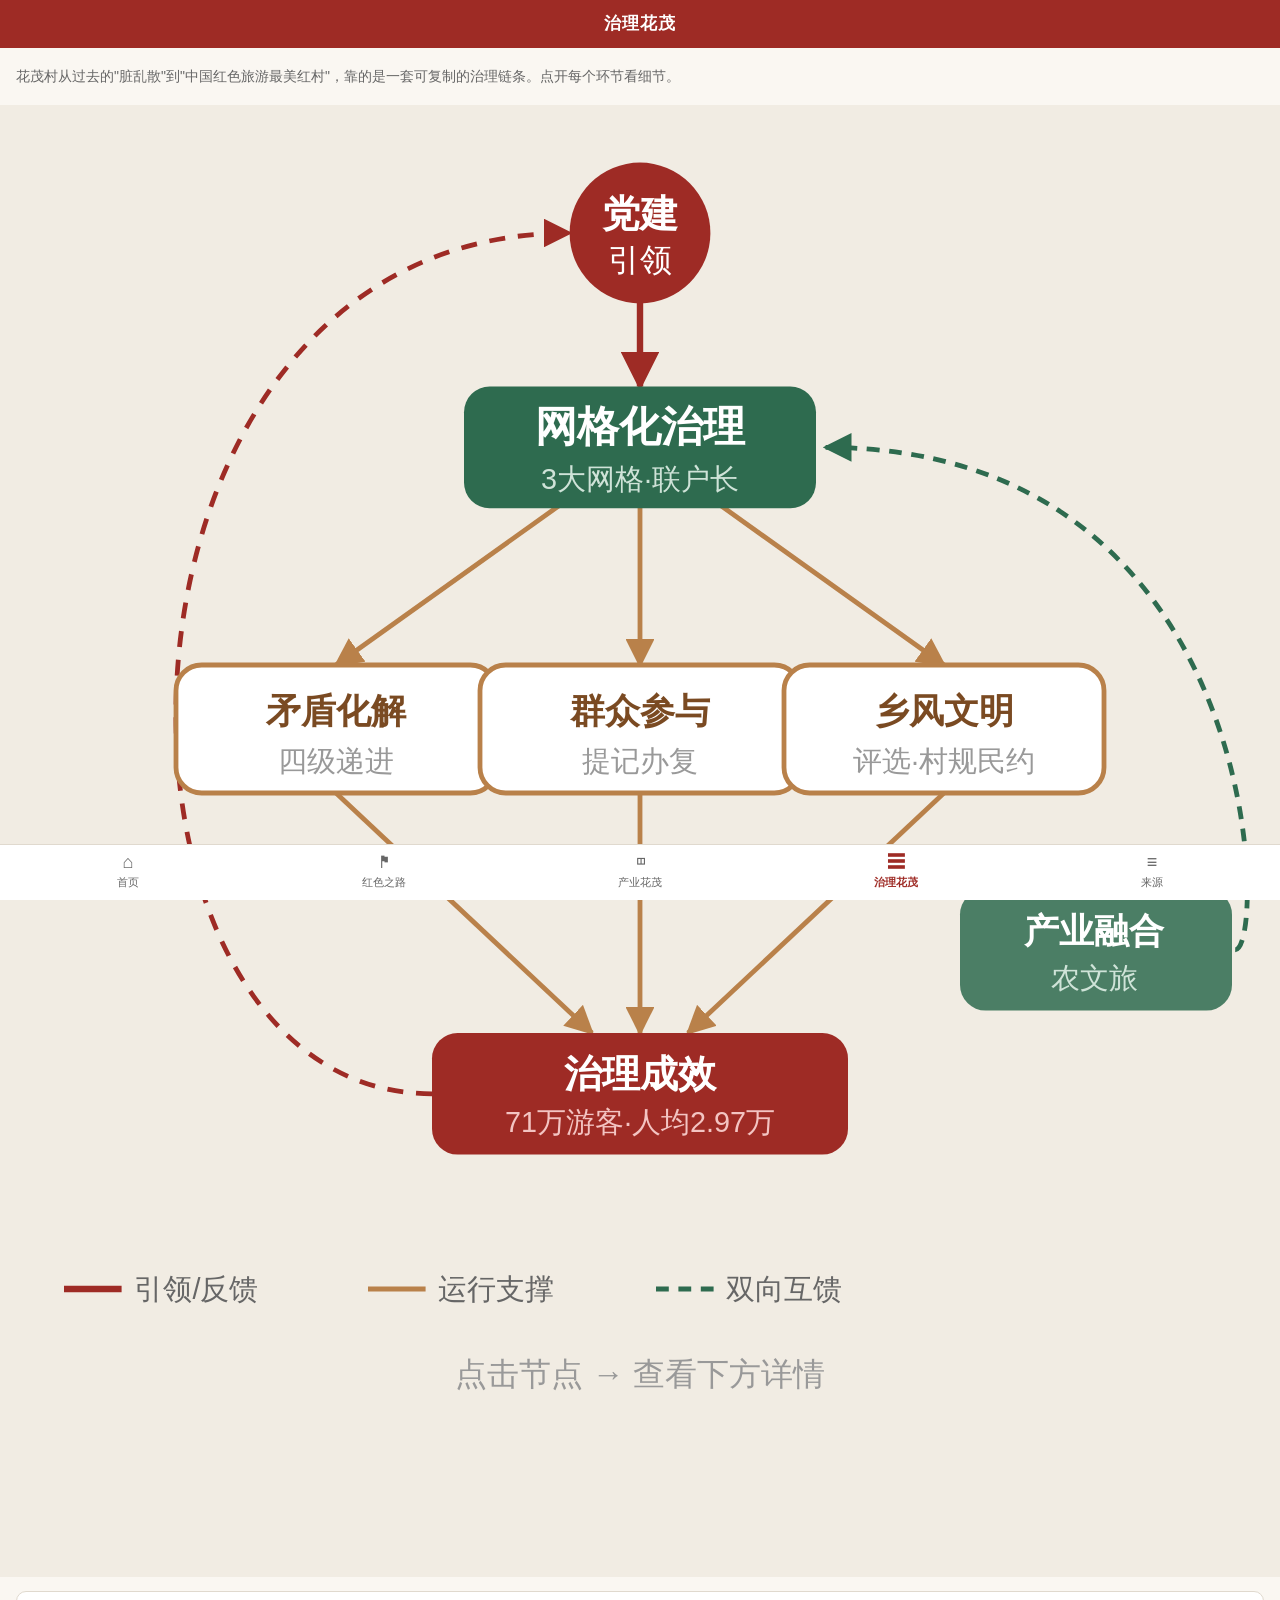
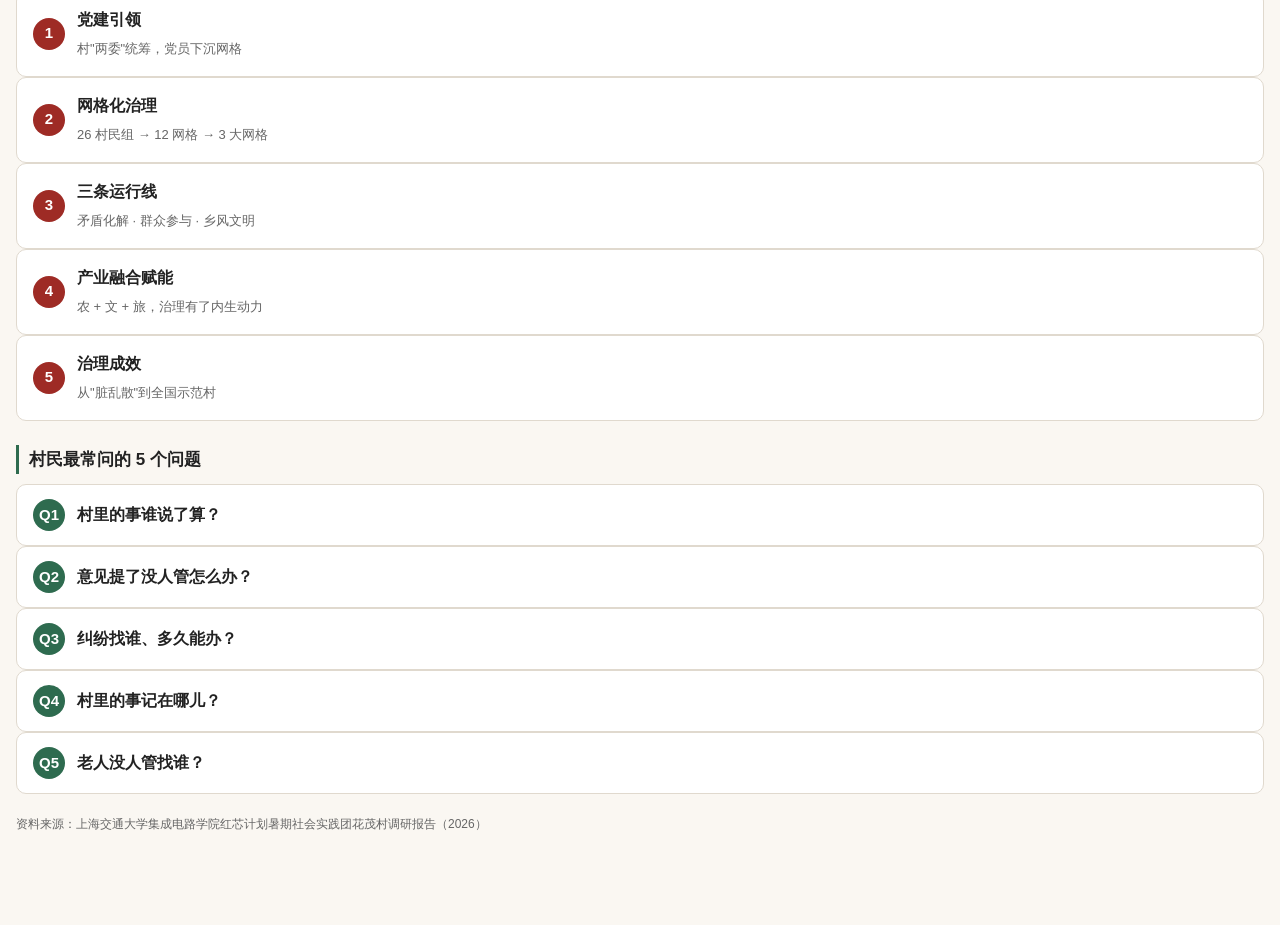
==== governance.html @ 138ee114 "Add files via upload" ====
<!doctype html>
<html lang="zh-CN">
<head>
<meta charset="utf-8">
<meta name="viewport" content="width=device-width,initial-scale=1,maximum-scale=1,user-scalable=no">
<title>治理花茂</title>
<link rel="stylesheet" href="css/style.css">
<style>
  .flow{padding:16px 16px 90px;}
  .flow-intro{font-size:14px;color:var(--muted);margin-bottom:16px;}
  .flow-node{
    position:relative;background:#fff;border:1px solid var(--line);
    border-radius:10px;margin-bottom:0;overflow:hidden;
  }
  .flow-node > summary{
    list-style:none;padding:14px 16px;cursor:pointer;
    display:flex;align-items:center;gap:12px;
  }
  .flow-node > summary::-webkit-details-marker{display:none;}
  .flow-node .num{
    flex:0 0 32px;height:32px;border-radius:50%;
    background:var(--red);color:#fff;
    display:flex;align-items:center;justify-content:center;
    font-size:15px;font-weight:bold;
  }
  .flow-node .ttl{flex:1;}
  .flow-node .ttl b{font-size:16px;color:var(--ink);display:block;}
  .flow-node .ttl span{font-size:13px;color:var(--muted);}
  .flow-node .arrow{
    position:absolute;left:31px;bottom:-14px;z-index:1;
    width:0;height:0;
    border-left:6px solid transparent;border-right:6px solid transparent;
    border-top:8px solid var(--tan);
  }
  .flow-node[open] .arrow{border-top-color:var(--red);}
  .flow-body{padding:0 16px 14px;border-top:1px dashed var(--line);}
  .flow-body h4{font-size:14px;color:var(--red-dark);margin:12px 0 4px;}
  .flow-body p{font-size:15px;color:var(--ink);}
  .flow-body ul{padding-left:20px;margin:6px 0;}
  .flow-body li{font-size:15px;margin-bottom:4px;}
  .flow-body .tag{
    display:inline-block;background:var(--bg-soft);color:var(--green);
    font-size:12px;padding:2px 8px;border-radius:10px;margin:2px 4px 2px 0;
  }
  .flow-sub{
    margin:10px 0;padding:10px 12px;background:var(--bg-soft);
    border-radius:8px;
  }
  .flow-sub b{color:var(--green);}
  .kpi-row{display:flex;gap:8px;margin-top:8px;flex-wrap:wrap;}
  .kpi-row .k{flex:1;min-width:80px;text-align:center;background:#fff;border:1px solid var(--line);border-radius:8px;padding:8px;}
  .kpi-row .n{font-size:18px;font-weight:bold;color:var(--red);}
  .kpi-row .l{font-size:11px;color:var(--muted);}
</style>
</head>
<body>
<div class="topbar">治理花茂</div>

<div class="flow">
  <p class="flow-intro">
    花茂村从过去的"脏乱散"到"中国红色旅游最美红村"，靠的是一套可复制的治理链条。点开每个环节看细节。
  </p>

  <!-- 治理模式关系图（紧凑版，节点可点跳转） -->
  <div style="margin:0 -16px 14px;">
    <svg viewBox="0 0 400 460" width="100%" style="display:block;background:var(--bg-soft);">
      <defs>
        <marker id="arr" viewBox="0 0 10 10" refX="9" refY="5" markerWidth="6" markerHeight="6" orient="auto">
          <path d="M0,0 L10,5 L0,10 z" fill="#B9814A"/>
        </marker>
        <marker id="arrR" viewBox="0 0 10 10" refX="9" refY="5" markerWidth="6" markerHeight="6" orient="auto">
          <path d="M0,0 L10,5 L0,10 z" fill="#9E2B25"/>
        </marker>
        <marker id="arrG" viewBox="0 0 10 10" refX="9" refY="5" markerWidth="6" markerHeight="6" orient="auto">
          <path d="M0,0 L10,5 L0,10 z" fill="#2E6B4F"/>
        </marker>
        <marker id="arrGs" viewBox="0 0 10 10" refX="1" refY="5" markerWidth="6" markerHeight="6" orient="auto-start-reverse">
          <path d="M10,0 L0,5 L10,10 z" fill="#2E6B4F"/>
        </marker>
      </defs>

      <line x1="200" y1="58" x2="200" y2="88" stroke="#9E2B25" stroke-width="2" marker-end="url(#arrR)"/>
      <line x1="175" y1="125" x2="105" y2="175" stroke="#B9814A" stroke-width="1.5" marker-end="url(#arr)"/>
      <line x1="200" y1="125" x2="200" y2="175" stroke="#B9814A" stroke-width="1.5" marker-end="url(#arr)"/>
      <line x1="225" y1="125" x2="295" y2="175" stroke="#B9814A" stroke-width="1.5" marker-end="url(#arr)"/>
      <line x1="105" y1="215" x2="185" y2="290" stroke="#B9814A" stroke-width="1.5" marker-end="url(#arr)"/>
      <line x1="200" y1="215" x2="200" y2="290" stroke="#B9814A" stroke-width="1.5" marker-end="url(#arr)"/>
      <line x1="295" y1="215" x2="215" y2="290" stroke="#B9814A" stroke-width="1.5" marker-end="url(#arr)"/>
      <path d="M 135 309 C 22 309, 22 40, 178 40" stroke="#9E2B25" stroke-width="1.5" fill="none" stroke-dasharray="5,4" marker-end="url(#arrR)"/>
      <path d="M 386 264 C 396 264, 396 107, 258 107" stroke="#2E6B4F" stroke-width="1.5" stroke-dasharray="4,3" fill="none" marker-end="url(#arrG)"/>

      <!-- 节点1 党建引领（可点） -->
      <g onclick="goStep('step1')" style="cursor:pointer;">
        <circle cx="200" cy="40" r="22" fill="#9E2B25"/>
        <text x="200" y="38" fill="#fff" font-size="12" text-anchor="middle" font-weight="bold">党建</text>
        <text x="200" y="52" fill="#fff" font-size="10" text-anchor="middle">引领</text>
      </g>

      <!-- 节点2 网格化（可点） -->
      <g onclick="goStep('step2')" style="cursor:pointer;">
        <rect x="145" y="88" width="110" height="38" rx="8" fill="#2E6B4F"/>
        <text x="200" y="105" fill="#fff" font-size="13" text-anchor="middle" font-weight="bold">网格化治理</text>
        <text x="200" y="120" fill="#cfe3d8" font-size="9" text-anchor="middle">3大网格·联户长</text>
      </g>

      <!-- 节点3 三条线（可点） -->
      <g onclick="goStep('step3')" style="cursor:pointer;">
        <rect x="55"  y="175" width="100" height="40" rx="8" fill="#fff" stroke="#B9814A" stroke-width="1.5"/>
        <text x="105" y="193" fill="#7a4a22" font-size="11" text-anchor="middle" font-weight="bold">矛盾化解</text>
        <text x="105" y="208" fill="#999" font-size="9" text-anchor="middle">四级递进</text>
      </g>
      <g onclick="goStep('step3')" style="cursor:pointer;">
        <rect x="150" y="175" width="100" height="40" rx="8" fill="#fff" stroke="#B9814A" stroke-width="1.5"/>
        <text x="200" y="193" fill="#7a4a22" font-size="11" text-anchor="middle" font-weight="bold">群众参与</text>
        <text x="200" y="208" fill="#999" font-size="9" text-anchor="middle">提记办复</text>
      </g>
      <g onclick="goStep('step3')" style="cursor:pointer;">
        <rect x="245" y="175" width="100" height="40" rx="8" fill="#fff" stroke="#B9814A" stroke-width="1.5"/>
        <text x="295" y="193" fill="#7a4a22" font-size="11" text-anchor="middle" font-weight="bold">乡风文明</text>
        <text x="295" y="208" fill="#999" font-size="9" text-anchor="middle">评选·村规民约</text>
      </g>

      <!-- 节点4 产业融合（可点） -->
      <g onclick="goStep('step4')" style="cursor:pointer;">
        <rect x="300" y="245" width="85" height="38" rx="8" fill="#2E6B4F" opacity="0.85"/>
        <text x="342" y="262" fill="#fff" font-size="11" text-anchor="middle" font-weight="bold">产业融合</text>
        <text x="342" y="276" fill="#cfe3d8" font-size="9" text-anchor="middle">农文旅</text>
      </g>

      <!-- 节点5 成效（可点） -->
      <g onclick="goStep('step5')" style="cursor:pointer;">
        <rect x="135" y="290" width="130" height="38" rx="8" fill="#9E2B25"/>
        <text x="200" y="307" fill="#fff" font-size="12" text-anchor="middle" font-weight="bold">治理成效</text>
        <text x="200" y="321" fill="#f3c4c2" font-size="9" text-anchor="middle">71万游客·人均2.97万</text>
      </g>

      <!-- 图例 -->
      <g font-size="9" fill="#666">
        <line x1="20" y1="370" x2="38" y2="370" stroke="#9E2B25" stroke-width="2"/>
        <text x="42" y="373">引领/反馈</text>
        <line x1="115" y1="370" x2="133" y2="370" stroke="#B9814A" stroke-width="1.5"/>
        <text x="137" y="373">运行支撑</text>
        <line x1="205" y1="370" x2="223" y2="370" stroke="#2E6B4F" stroke-width="1.5" stroke-dasharray="4,3"/>
        <text x="227" y="373">双向互馈</text>
      </g>
      <text x="200" y="400" fill="#999" font-size="10" text-anchor="middle">点击节点 → 查看下方详情</text>
    </svg>
  </div>
  <script>
    function goStep(id){
      var el = document.getElementById(id);
      if(el){ el.open = true; el.scrollIntoView({behavior:'smooth', block:'start'}); }
    }
  </script>

  <!-- 节点1：党建引领 -->
  <details class="flow-node" id="step1">
    <summary>
      <div class="num">1</div>
      <div class="ttl"><b>党建引领</b><span>村"两委"统筹，党员下沉网格</span></div>
    </summary>
    <div class="flow-body">
      <p>基层党组织是连接政策与群众的纽带。花茂村以党建为统领，党员干部常态化走访、开群众会、参与矛盾调解，把组织优势转化为治理效能。</p>
      <h4>"五为民"工作法</h4>
      <ul>
        <li>帮群众想</li>
        <li>教群众会</li>
        <li>带群众做</li>
        <li>促群众富</li>
        <li>让群众笑</li>
      </ul>
      <div class="flow-sub">
        <b>典型：</b>村委会主任彭龙芬，二十年记满 <b>70 本</b>工作笔记，"铁脚板 + 烂笔头"跑遍全村。
      </div>
    </div>
    <div class="arrow"></div>
  </details>

  <!-- 节点2：网格化 -->
  <details class="flow-node" id="step2">
    <summary>
      <div class="num">2</div>
      <div class="ttl"><b>网格化治理</b><span>26 村民组 → 12 网格 → 3 大网格</span></div>
    </summary>
    <div class="flow-body">
      <p>把治理力量下沉到农户，群众有事知道找谁，干部掌握村情更准。</p>
      <div class="kpi-row">
        <div class="k"><div class="n">26→12→3</div><div class="l">网格演进</div></div>
        <div class="k"><div class="n">3 级</div><div class="l">网格长/网格员/联户长</div></div>
      </div>
      <h4>治理链条</h4>
      <p>村 → 大网格 → 小网格 → 联户长 → 群众</p>
      <div class="flow-sub">
        <b>作用：</b>信息快速上传下达；政策宣传、农业保险等工作一竿子插到底；网格间资源独立，避免村民组之间抢资源、闹矛盾。
      </div>
    </div>
    <div class="arrow"></div>
  </details>

  <!-- 节点3：三条运行线 -->
  <details class="flow-node" id="step3">
    <summary>
      <div class="num">3</div>
      <div class="ttl"><b>三条运行线</b><span>矛盾化解 · 群众参与 · 乡风文明</span></div>
    </summary>
    <div class="flow-body">
      <h4>① 矛盾纠纷四级递进</h4>
      <p>小事不出组，大事不出村：</p>
      <span class="tag">联户长先调</span>→<span class="tag">网格员/组长</span>→<span class="tag">网格长+村干部</span>→<span class="tag">法庭/派出所/司法所</span>

      <h4>② 群众参与闭环</h4>
      <p>"群众提、干部记、分头办、结果复"——早期群众会一次提了 86 件问题，做到件件有落实、事事有回应。</p>

      <h4>③ 乡风文明</h4>
      <ul>
        <li>每年评选"孝老敬老""好公婆""好儿媳""团结乡邻"</li>
        <li>移风易俗：婚嫁彩礼治理，喜事简办，丧事不超三天</li>
        <li>村规民约由老教师、老干部、老党员参与编写，随时代更新</li>
      </ul>
    </div>
    <div class="arrow"></div>
  </details>

  <!-- 节点4：产业融合 -->
  <details class="flow-node" id="step4">
    <summary>
      <div class="num">4</div>
      <div class="ttl"><b>产业融合赋能</b><span>农 + 文 + 旅，治理有了内生动力</span></div>
    </summary>
    <div class="flow-body">
      <h4>农业：小土变大土</h4>
      <p>高标准农田整合零散土地，引入山东寿光九丰农业，村民拿租金 + 务工工资，"一地多收益"。</p>
      <h4>文旅：三色融合</h4>
      <ul>
        <li><b>绿色农业：</b>"我在花茂有块田"认养，游客可犁地、播种、采摘</li>
        <li><b>非遗文化：</b>土陶烧制、古法造纸，纸浆压花画做成文创</li>
        <li><b>红色资源：</b>邻近苟坝会议会址，"红色之家"农家乐讲红军故事</li>
      </ul>
    </div>
    <div class="arrow"></div>
  </details>

  <!-- 节点5：成效 -->
  <details class="flow-node" id="step5">
    <summary>
      <div class="num">5</div>
      <div class="ttl"><b>治理成效</b><span>从"脏乱散"到全国示范村</span></div>
    </summary>
    <div class="flow-body">
      <div class="kpi-row">
        <div class="k"><div class="n">118 万</div><div class="l">2023 年游客人次</div></div>
        <div class="k"><div class="n">3000 万</div><div class="l">旅游收入（元）</div></div>
      </div>
      <div class="kpi-row">
        <div class="k"><div class="n">2.7 万</div><div class="l">人均可支配收入（元）</div></div>
        <div class="k"><div class="n">26万→1402万</div><div class="l">村集体经济（元）</div></div>
      </div>
      <h4>荣誉</h4>
      <p>中国红色旅游最美红村 · 全国乡村旅游重点村 · 全国民主法治示范村</p>
    </div>
  </details>

  <h3 style="margin:24px 0 10px;font-size:17px;color:var(--ink);border-left:3px solid var(--green);padding-left:10px;">村民最常问的 5 个问题</h3>

  <details class="flow-node">
    <summary>
      <div class="num" style="background:var(--green);">Q1</div>
      <div class="ttl"><b>村里的事谁说了算？</b></div>
    </summary>
    <div class="flow-body">
      <p>花茂村的院坝议事，贵州方言里叫"坝坝会"——就是在村民院子里开的会，村干部和村民围坐一圈，大到产业升级方向、小到路灯修缮，全部倾听收集、逐条梳理，纳入"意见建议清单"。2025年一次院坝会上，村里年轻人提出"花茂有水却不亲水"，村两委一边调研一边发动村民外出取经，最终打造了"浑水摸鱼"等亲水项目。2025年全年，通过这种方式收集办结群众意见建议超过500件。</p>
      <p class="muted" style="font-size:11px;">来源：人民网《党建调研行》2026.7</p>
    </div>
  </details>

  <details class="flow-node">
    <summary>
      <div class="num" style="background:var(--green);">Q2</div>
      <div class="ttl"><b>意见提了没人管怎么办？</b></div>
    </summary>
    <div class="flow-body">
      <p>花茂村把院坝会收集到的意见即时转化为"责任清单"和"行动清单"，每件事有人认领、有时限、有回音。这不是空话——村主任彭龙芬的笔记本上，每件事后都画着勾或圈，标注着"已办""解决""再看"。</p>
      <p class="muted" style="font-size:11px;">来源：人民网《党建调研行》2026.7（同上一篇）</p>
    </div>
  </details>

  <details class="flow-node">
    <summary>
      <div class="num" style="background:var(--green);">Q3</div>
      <div class="ttl"><b>纠纷找谁、多久能办？</b></div>
    </summary>
    <div class="flow-body">
      <p>找综治中心，按"五步"工作法走：</p>
      <p>第一步<b>强里子</b>，把党建、消防、安全、交通等网格整合成一张"综合网格"，事务一网统管；第二步<b>摸底子</b>，下沉干部、党员、网格员、联户长一起，对夫妻矛盾、邻里纠纷、土地争议进行拉网式排查；第三步<b>过筛子</b>，按红黄蓝三色分类——蓝色村级自行化解，黄色需镇级多部门参与，红色存在极大隐患；第四步<b>开方子</b>，针对具体问题邀请多方"会诊"，靶向化解；第五步<b>拉单子</b>，逐件回访、闭环处置。</p>
      <p class="muted" style="font-size:11px;">连续10年无上访。来源：贵州法治报《"五步"工作法化解矛盾纠纷》2024.2</p>
    </div>
  </details>

  <details class="flow-node">
    <summary>
      <div class="num" style="background:var(--green);">Q4</div>
      <div class="ttl"><b>村里的事记在哪儿？</b></div>
    </summary>
    <div class="flow-body">
      <p>村委会主任彭龙芬从2007年选入村委会开始记笔记，19年累计70本，约100万字，记录了13800多件民生事。翻开笔记本，里面是这样的记录："曹安全，聋哑人，找工作，'急'；任治学，入户路未通，做工作；叶发荣，孩子无电视上网课……"每一件事后都画着勾或圈，标注着"已办""解决""再看"。</p>
      <p>村委会副主任王野说："有几次遇到村里的历史遗留问题，我们年轻的都不太了解，还去主任家翻看她的笔记"。这70本笔记不仅是工作台账，已经成了村里的"村史"和解决历史问题的"参考资料"。</p>
      <p class="muted" style="font-size:11px;">来源：遵义晚报/中国经济网转载，2026.4</p>
    </div>
  </details>

  <details class="flow-node">
    <summary>
      <div class="num" style="background:var(--green);">Q5</div>
      <div class="ttl"><b>老人没人管找谁？</b></div>
    </summary>
    <div class="flow-body">
      <p>2024年10月，年近八旬的杨某因病瘫痪在床，三个儿子因矛盾无人照料，网格走访及时发现。"赡养老人是法定义务，《民法典》明确规定，成年子女对父母有赡养、扶助和保护的义务。"村"法律明白人"和人民调解员第一时间介入，派出所民警对三兄弟进行批评教育，法律顾问赵定刚结合实际案例现身说法，镇村级调解员耐心疏导矛盾。</p>
      <p>背后机制是播州区推行的"综治中心+三所联动"（司法所、派出所、律师事务所）协同治理模式。近三年，花茂村累计化解矛盾纠纷126件，解答各类法律咨询300件。</p>
      <p class="muted" style="font-size:11px;">来源：贵州法治报《法治之花绽花茂》2025.12</p>
    </div>
  </details>

  <p class="muted" style="margin-top:20px;font-size:12px;">
    资料来源：上海交通大学集成电路学院红芯计划暑期社会实践团花茂村调研报告（2026）
  </p>
</div>

<nav class="tabbar">
  <a href="index.html"><span class="ico">⌂</span>首页</a>
  <a href="line-red.html"><span class="ico">⚑</span>红色之路</a>
  <a href="industry.html"><span class="ico">◫</span>产业花茂</a>
  <a class="on" href="governance.html"><span class="ico">☰</span>治理花茂</a>
  <a href="sources.html"><span class="ico">≡</span>来源</a>
</nav>
</body>
</html>
---- css/style.css ----
/* ============================================================
   苟坝花茂红色文化数字地图 · 全站样式（9/12 按统一规范）
   规范：米白底 #FAF7F2；砖红 #9E2B25；茶绿 #2E6B4F；陶土 #B9814A
   正文 16px / 行高 1.75；系统字体；不用党建PPT风
   ============================================================ */
:root{
  --red:#9E2B25;
  --red-dark:#7A211E;
  --green:#2E6B4F;
  --tan:#B9814A;
  --ink:#222;
  --muted:#666;
  --line:#e0d9ce;
  --bg:#FAF7F2;
  --bg-soft:#f1ece3;
}
*{box-sizing:border-box;margin:0;padding:0;-webkit-tap-highlight-color:transparent;}
html,body{
  font-size:16px;color:var(--ink);background:var(--bg);
  font-family:-apple-system,BlinkMacSystemFont,"PingFang SC","Microsoft YaHei",sans-serif;
  line-height:1.75;
}
img{max-width:100%;display:block;}
a{color:var(--red);text-decoration:none;}

/* 顶栏 */
.topbar{
  height:48px;background:var(--red);color:#fff;
  display:flex;align-items:center;justify-content:center;
  font-size:17px;font-weight:bold;letter-spacing:1px;
  position:sticky;top:0;z-index:1000;
}
.topbar .back{
  position:absolute;left:12px;color:#fff;font-size:14px;font-weight:normal;
}

/* 底部 tabbar（非地图页使用） */
.tabbar{
  position:fixed;bottom:0;left:0;right:0;height:56px;
  background:#fff;border-top:1px solid var(--line);
  display:flex;z-index:1000;
}
.tabbar a{
  flex:1;display:flex;flex-direction:column;align-items:center;
  justify-content:center;font-size:11px;color:#666;
}
.tabbar a .ico{font-size:18px;line-height:1;margin-bottom:2px;}
.tabbar a.on{color:var(--red);font-weight:bold;}

/* 内容卡片 */
.page{padding:16px 16px 80px;}
.card{
  background:#fff;border:1px solid var(--line);border-radius:10px;
  padding:14px;margin-bottom:14px;
}
.card h2{font-size:18px;margin-bottom:6px;color:var(--red-dark);}
.card h3{font-size:16px;margin:10px 0 6px;}
.card p{font-size:15px;color:var(--ink);}
.muted{color:var(--muted);font-size:13px;}
.placeholder{
  background:var(--bg-soft);border:1px dashed #ccc;color:#999;
  padding:18px;border-radius:8px;font-size:14px;text-align:center;
}
.poi-img{width:100%;border-radius:8px;display:block;}
.img-src{font-size:11px;color:#999;margin-top:4px;text-align:right;}
.poi-time{
  border-left:3px solid var(--red);padding:6px 12px;
  background:var(--bg-soft);margin:12px 0;border-radius:0 6px 6px 0;
}
.poi-time .when{font-size:13px;color:var(--red);font-weight:bold;}
.poi-time .what{font-size:15px;color:var(--ink);display:block;}

/* 主按钮 */
.btn-red{
  display:inline-block;background:var(--red);color:#fff;
  padding:10px 22px;border-radius:24px;font-size:15px;
}
.btn-ghost{
  display:inline-block;background:#fff;color:var(--red);
  border:1px solid var(--red);padding:9px 20px;border-radius:24px;font-size:15px;
}

/* 主页四入口 */
.entry{
  display:block;background:#fff;border:1px solid var(--line);
  border-radius:12px;padding:18px;margin-bottom:12px;
  border-left:5px solid var(--red);
}
.entry h2{font-size:18px;color:var(--red-dark);}
.entry p{font-size:13px;color:var(--muted);margin-top:4px;}

/* 数字看板（产业花茂） */
.kpi-grid{display:grid;grid-template-columns:1fr 1fr;gap:10px;margin:10px 0;}
.kpi{
  background:var(--bg-soft);border-radius:10px;padding:14px;text-align:center;
}
.kpi .num{font-size:26px;font-weight:bold;color:var(--red);}
.kpi .lbl{font-size:12px;color:var(--muted);margin-top:2px;}

/* 标签页 */
.tabs{display:flex;border-bottom:2px solid var(--line);margin-bottom:12px;}
.tabs button{
  flex:1;background:none;border:none;padding:10px 0;font-size:15px;
  color:#666;cursor:pointer;
}
.tabs button.on{color:var(--red);border-bottom:2px solid var(--red);
  font-weight:bold;margin-bottom:-2px;}

/* 问答折叠（治理花茂） */
.faq{border:1px solid var(--line);border-radius:8px;margin-bottom:8px;overflow:hidden;}
.faq summary{
  padding:12px 14px;font-size:15px;font-weight:bold;background:#fff;
  cursor:pointer;list-style:none;
}
.faq summary::before{content:"Q ";color:var(--red);}
.faq .ans{padding:12px 14px;font-size:14px;color:var(--ink);border-top:1px dashed var(--line);}
.faq .ans::before{content:"A ";color:#2e7d32;font-weight:bold;}

/* 来源表格 */
table{width:100%;border-collapse:collapse;font-size:13px;}
th,td{border:1px solid var(--line);padding:8px;text-align:left;vertical-align:top;}
th{background:var(--bg-soft);color:var(--red-dark);}

/* 时间轴（红色之路页下半部分） */
.timeline-panel{
  background:var(--bg);padding:14px 16px 20px;
  border-top:1px solid var(--line);
}
.timeline-panel h3{
  font-size:15px;color:var(--red);margin-bottom:10px;font-weight:bold;
}
.tl-list{list-style:none;padding-left:18px;border-left:2px solid var(--red);}
.tl-list li{margin-bottom:14px;position:relative;}
.tl-list li::before{
  content:"";position:absolute;left:-23px;top:8px;
  width:10px;height:10px;border-radius:50%;
  background:var(--red);border:2px solid var(--bg);
}
.tl-list .when{font-size:13px;color:var(--red);font-weight:bold;}
.tl-list .what{font-size:15px;color:var(--ink);display:block;margin-top:2px;}
.tl-desc{font-size:12px;color:var(--muted);display:block;margin-top:2px;}
.tl-list a{text-decoration:none;color:inherit;display:block;}
.tl-list a:active{opacity:.7;}
.map-note{
  position:absolute;bottom:8px;right:8px;z-index:9;
  background:rgba(255,255,255,.85);font-size:11px;color:#888;
  padding:2px 8px;border-radius:10px;
}

/* 地图页专用 */
#map{position:absolute;top:0;bottom:0;width:100%;}
.map-topbar{
  position:absolute;top:0;left:0;right:0;height:44px;z-index:10;
  background:var(--red);color:#fff;display:flex;align-items:center;
  justify-content:center;font-weight:bold;font-size:16px;
}
.map-home{
  position:absolute;top:50px;left:10px;z-index:10;
  background:#fff;border:1px solid var(--line);border-radius:20px;
  padding:6px 12px;font-size:13px;color:var(--red);
  box-shadow:0 1px 4px rgba(0,0,0,.15);
}

.point-page .lead{font-size:16px;color:var(--red-dark,#7a1f1a);font-weight:500;margin:10px 0;}
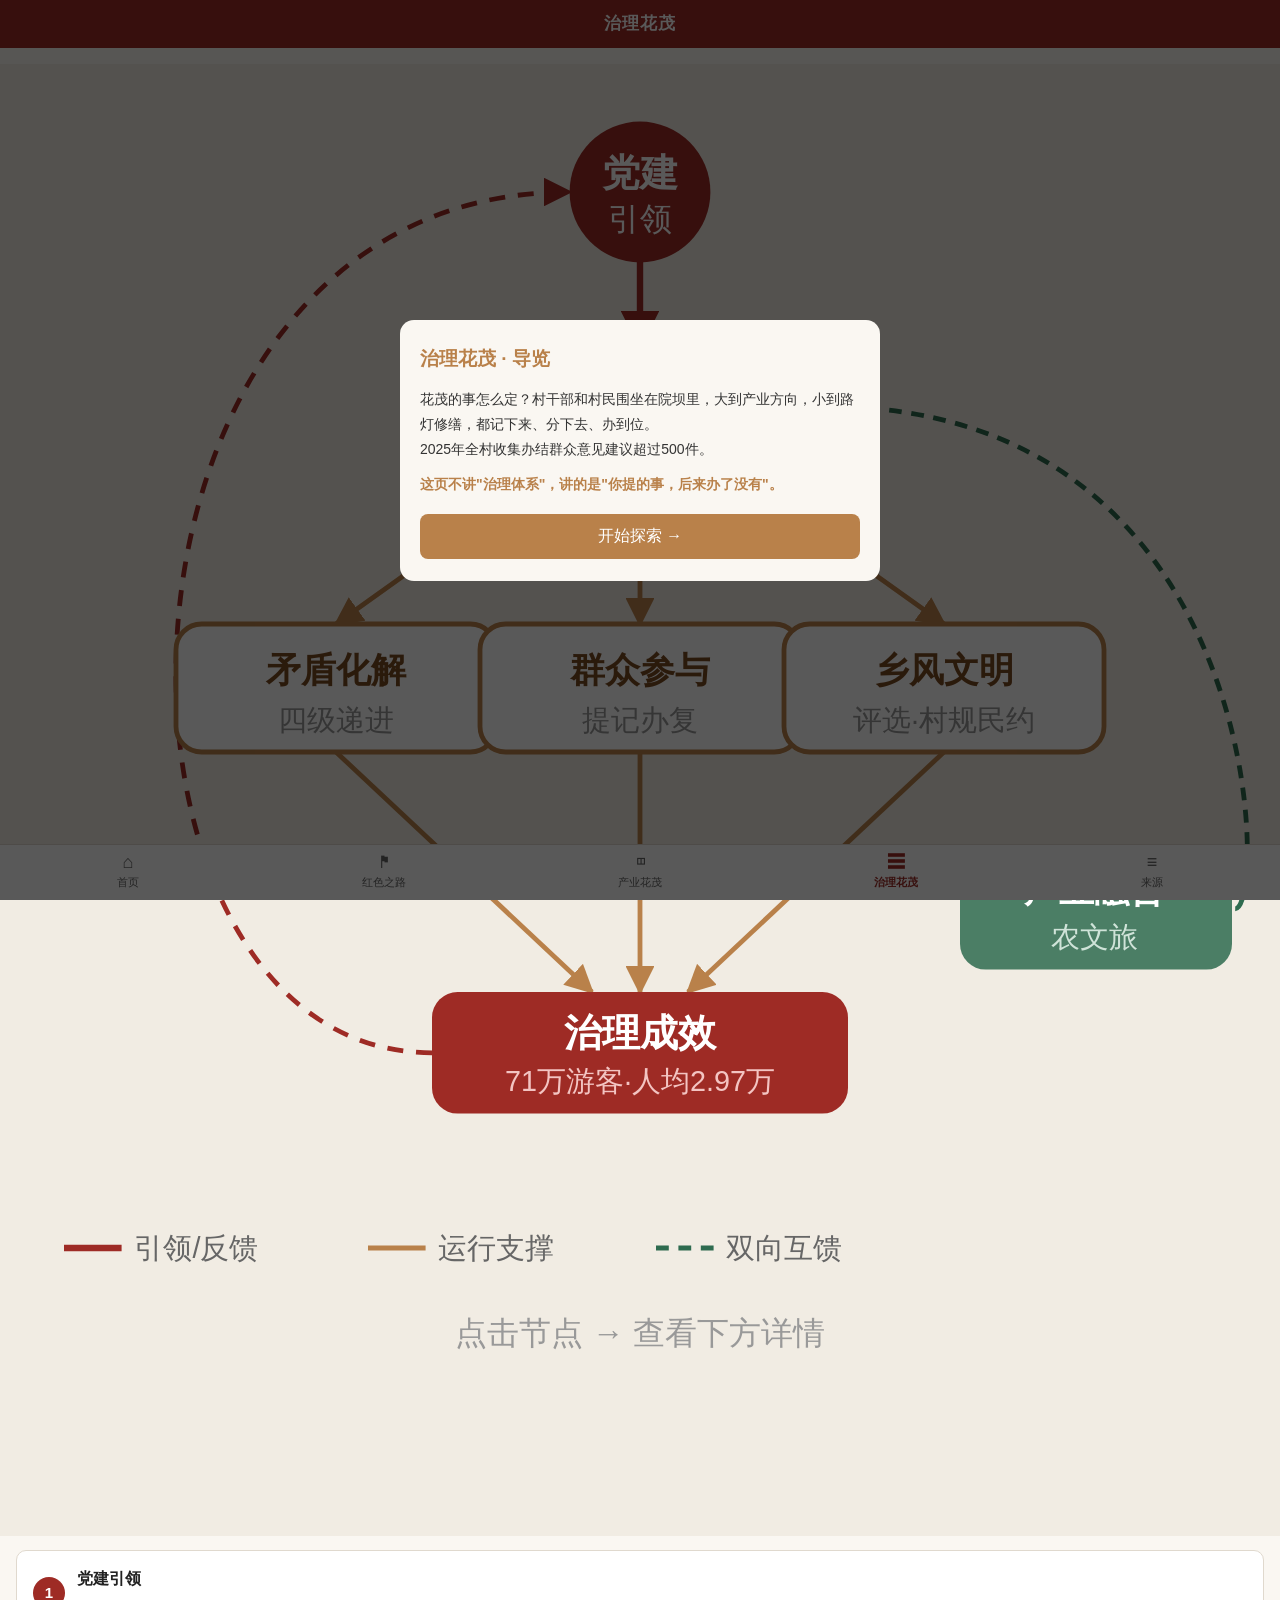
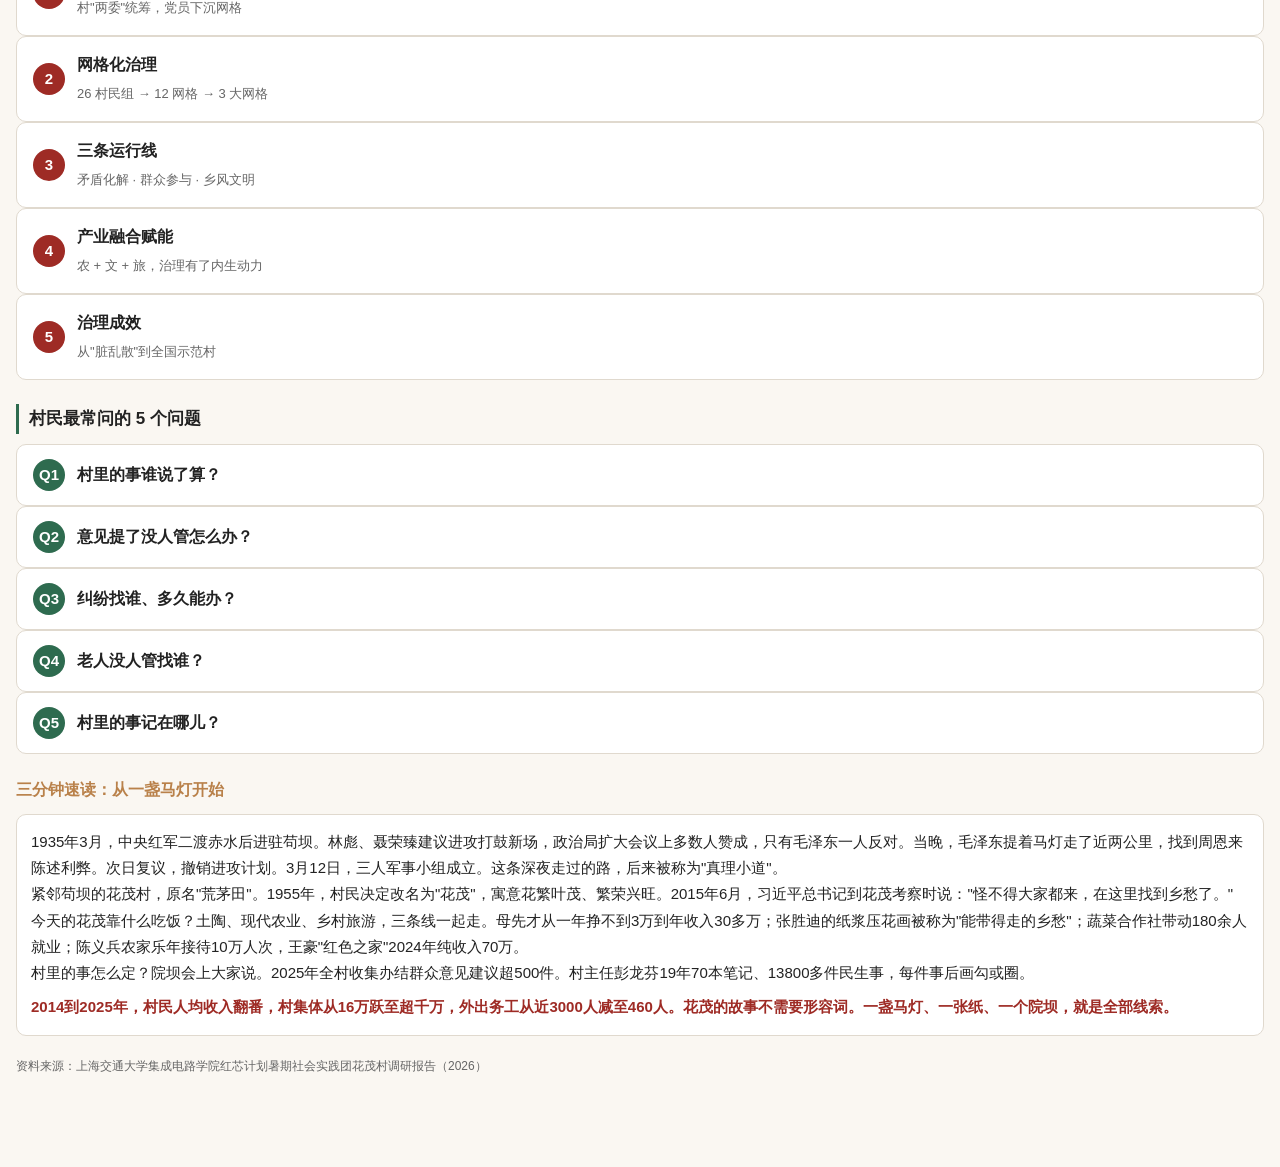
==== commit c4bfd897: "Add files via upload" ====
--- a/governance.html
+++ b/governance.html
@@ -54,12 +54,25 @@
 </style>
 </head>
 <body>
+
+<!-- 导语弹窗（从点位返回不弹，其他来源都弹） -->
+<div id="intro-mask" style="position:fixed;inset:0;background:rgba(0,0,0,.65);z-index:9999;display:flex;align-items:center;justify-content:center;padding:20px;">
+  <div style="background:var(--bg);border-radius:14px;max-width:480px;width:100%;padding:22px 20px;max-height:85vh;overflow-y:auto;">
+    <h2 style="color:var(--tan);font-size:19px;margin:0 0 12px;">治理花茂 · 导览</h2>
+    <p style="font-size:14px;line-height:1.8;color:#333;">花茂的事怎么定？村干部和村民围坐在院坝里，大到产业方向，小到路灯修缮，都记下来、分下去、办到位。</p>
+    <p style="font-size:14px;line-height:1.8;color:#333;">2025年全村收集办结群众意见建议超过500件。</p>
+    <p style="font-size:14px;line-height:1.8;color:var(--tan);font-weight:600;margin-top:10px;">这页不讲"治理体系"，讲的是"你提的事，后来办了没有"。</p>
+    <button onclick="document.getElementById('intro-mask').remove();" style="width:100%;margin-top:16px;padding:12px;background:var(--tan);color:#fff;border:none;border-radius:8px;font-size:16px;">开始探索 →</button>
+  </div>
+</div>
+<script>
+var fromPoint = document.referrer.indexOf('point-') >= 0;
+if (fromPoint) { document.getElementById('intro-mask').remove(); }
+</script>
+
 <div class="topbar">治理花茂</div>
 
 <div class="flow">
-  <p class="flow-intro">
-    花茂村从过去的"脏乱散"到"中国红色旅游最美红村"，靠的是一套可复制的治理链条。点开每个环节看细节。
-  </p>
 
   <!-- 治理模式关系图（紧凑版，节点可点跳转） -->
   <div style="margin:0 -16px 14px;">
@@ -268,8 +281,7 @@
       <div class="ttl"><b>村里的事谁说了算？</b></div>
     </summary>
     <div class="flow-body">
-      <p>花茂村的院坝议事，贵州方言里叫"坝坝会"——就是在村民院子里开的会，村干部和村民围坐一圈，大到产业升级方向、小到路灯修缮，全部倾听收集、逐条梳理，纳入"意见建议清单"。2025年一次院坝会上，村里年轻人提出"花茂有水却不亲水"，村两委一边调研一边发动村民外出取经，最终打造了"浑水摸鱼"等亲水项目。2025年全年，通过这种方式收集办结群众意见建议超过500件。</p>
-      <p class="muted" style="font-size:11px;">来源：人民网《党建调研行》2026.7</p>
+      <p>院坝会上大家说。村干部和村民围坐一圈，大到产业升级方向，小到路灯修缮，全部倾听收集、逐条梳理，纳入"意见建议清单"。2025年一次院坝会上，村里年轻人提出"花茂有水却不亲水"，村两委一边调研一边发动村民外出取经，最终打造了"浑水摸鱼"等亲水项目。全年收集办结群众意见建议超过500件。</p>
     </div>
   </details>
 
@@ -279,8 +291,7 @@
       <div class="ttl"><b>意见提了没人管怎么办？</b></div>
     </summary>
     <div class="flow-body">
-      <p>花茂村把院坝会收集到的意见即时转化为"责任清单"和"行动清单"，每件事有人认领、有时限、有回音。这不是空话——村主任彭龙芬的笔记本上，每件事后都画着勾或圈，标注着"已办""解决""再看"。</p>
-      <p class="muted" style="font-size:11px;">来源：人民网《党建调研行》2026.7（同上一篇）</p>
+      <p>有清单跟着。村里把收集到的意见即时转化为"责任清单"和"行动清单"，每件事有人认领、有时限、有回音。村主任彭龙芬从2007年开始记笔记，19年累计70本、约100万字，记录了13800多件民生事，每件事后画勾或圈，标注"已办""解决""再看"。</p>
     </div>
   </details>
 
@@ -290,35 +301,41 @@
       <div class="ttl"><b>纠纷找谁、多久能办？</b></div>
     </summary>
     <div class="flow-body">
-      <p>找综治中心，按"五步"工作法走：</p>
-      <p>第一步<b>强里子</b>，把党建、消防、安全、交通等网格整合成一张"综合网格"，事务一网统管；第二步<b>摸底子</b>，下沉干部、党员、网格员、联户长一起，对夫妻矛盾、邻里纠纷、土地争议进行拉网式排查；第三步<b>过筛子</b>，按红黄蓝三色分类——蓝色村级自行化解，黄色需镇级多部门参与，红色存在极大隐患；第四步<b>开方子</b>，针对具体问题邀请多方"会诊"，靶向化解；第五步<b>拉单子</b>，逐件回访、闭环处置。</p>
-      <p class="muted" style="font-size:11px;">连续10年无上访。来源：贵州法治报《"五步"工作法化解矛盾纠纷》2024.2</p>
+      <p>找综治中心，按"五步"工作法走。第一步强里子，把党建、消防、安全、交通等网格整合成一张"综合网格"，事务一网统管；第二步摸底子，下沉干部、党员、网格员、联户长一起，对夫妻矛盾、邻里纠纷、土地争议进行拉网式排查；第三步过筛子，按红黄蓝三色分类——蓝色村级自行化解，黄色需镇级多部门参与，红色存在极大隐患；第四步开方子，针对具体问题邀请多方"会诊"，靶向化解；第五步拉单子，逐件回访、闭环处置。</p>
+      <p>配套三级调解：网格乡贤先疏导，村级按颜色分类处理，镇级每周召集派出所、司法所、法庭集中研判。连续10年无群众上访、未发生刑事案件。</p>
     </div>
   </details>
 
   <details class="flow-node">
     <summary>
       <div class="num" style="background:var(--green);">Q4</div>
+      <div class="ttl"><b>老人没人管找谁？</b></div>
+    </summary>
+    <div class="flow-body">
+      <p>找村里的调解力量。2024年10月，年近八旬的杨某因病瘫痪在床，三个儿子因矛盾无人照料。网格走访发现后，村"法律明白人"和调解员介入，派出所民警批评教育，法律顾问结合《民法典》释法，镇村级调解员耐心疏导。不到一周，三兄弟签订赡养协议、轮流照料。</p>
+      <p>背后机制是播州区推行的"综治中心+三所联动"（司法所、派出所、律师事务所）协同模式，近三年花茂村累计化解矛盾纠纷126件、解答法律咨询300件。</p>
+    </div>
+  </details>
+
+  <details class="flow-node">
+    <summary>
+      <div class="num" style="background:var(--green);">Q5</div>
       <div class="ttl"><b>村里的事记在哪儿？</b></div>
     </summary>
     <div class="flow-body">
-      <p>村委会主任彭龙芬从2007年选入村委会开始记笔记，19年累计70本，约100万字，记录了13800多件民生事。翻开笔记本，里面是这样的记录："曹安全，聋哑人，找工作，'急'；任治学，入户路未通，做工作；叶发荣，孩子无电视上网课……"每一件事后都画着勾或圈，标注着"已办""解决""再看"。</p>
-      <p>村委会副主任王野说："有几次遇到村里的历史遗留问题，我们年轻的都不太了解，还去主任家翻看她的笔记"。这70本笔记不仅是工作台账，已经成了村里的"村史"和解决历史问题的"参考资料"。</p>
-      <p class="muted" style="font-size:11px;">来源：遵义晚报/中国经济网转载，2026.4</p>
-    </div>
-  </details>
-
-  <details class="flow-node">
-    <summary>
-      <div class="num" style="background:var(--green);">Q5</div>
-      <div class="ttl"><b>老人没人管找谁？</b></div>
-    </summary>
-    <div class="flow-body">
-      <p>2024年10月，年近八旬的杨某因病瘫痪在床，三个儿子因矛盾无人照料，网格走访及时发现。"赡养老人是法定义务，《民法典》明确规定，成年子女对父母有赡养、扶助和保护的义务。"村"法律明白人"和人民调解员第一时间介入，派出所民警对三兄弟进行批评教育，法律顾问赵定刚结合实际案例现身说法，镇村级调解员耐心疏导矛盾。</p>
-      <p>背后机制是播州区推行的"综治中心+三所联动"（司法所、派出所、律师事务所）协同治理模式。近三年，花茂村累计化解矛盾纠纷126件，解答各类法律咨询300件。</p>
-      <p class="muted" style="font-size:11px;">来源：贵州法治报《法治之花绽花茂》2025.12</p>
-    </div>
-  </details>
+      <p>记在彭龙芬的笔记里。她从2007年选入村委会开始记笔记，19年累计70本，约100万字，记录了13800多件民生事。翻开笔记本，里面是这样的记录："曹安全，聋哑人，找工作，'急'；任治学，入户路未通，做工作；叶发荣，孩子无电视上网课……"每一件事后都画着勾或圈，标注着"已办""解决""再看"。</p>
+      <p>村委会副主任王野说，遇到历史遗留问题，年轻村干部还会去翻她的笔记查。这70本笔记不仅是工作台账，已经成了村里的"村史"和解决历史问题的"参考资料"。</p>
+    </div>
+  </details>
+
+  <h3 style="font-size:16px;color:var(--tan);margin:22px 0 10px;">三分钟速读：从一盏马灯开始</h3>
+  <div class="card">
+    <p>1935年3月，中央红军二渡赤水后进驻苟坝。林彪、聂荣臻建议进攻打鼓新场，政治局扩大会议上多数人赞成，只有毛泽东一人反对。当晚，毛泽东提着马灯走了近两公里，找到周恩来陈述利弊。次日复议，撤销进攻计划。3月12日，三人军事小组成立。这条深夜走过的路，后来被称为"真理小道"。</p>
+    <p>紧邻苟坝的花茂村，原名"荒茅田"。1955年，村民决定改名为"花茂"，寓意花繁叶茂、繁荣兴旺。2015年6月，习近平总书记到花茂考察时说："怪不得大家都来，在这里找到乡愁了。"</p>
+    <p>今天的花茂靠什么吃饭？土陶、现代农业、乡村旅游，三条线一起走。母先才从一年挣不到3万到年收入30多万；张胜迪的纸浆压花画被称为"能带得走的乡愁"；蔬菜合作社带动180余人就业；陈义兵农家乐年接待10万人次，王豪"红色之家"2024年纯收入70万。</p>
+    <p>村里的事怎么定？院坝会上大家说。2025年全村收集办结群众意见建议超500件。村主任彭龙芬19年70本笔记、13800多件民生事，每件事后画勾或圈。</p>
+    <p style="color:var(--red);font-weight:600;margin-top:8px;">2014到2025年，村民人均收入翻番，村集体从16万跃至超千万，外出务工从近3000人减至460人。花茂的故事不需要形容词。一盏马灯、一张纸、一个院坝，就是全部线索。</p>
+  </div>
 
   <p class="muted" style="margin-top:20px;font-size:12px;">
     资料来源：上海交通大学集成电路学院红芯计划暑期社会实践团花茂村调研报告（2026）
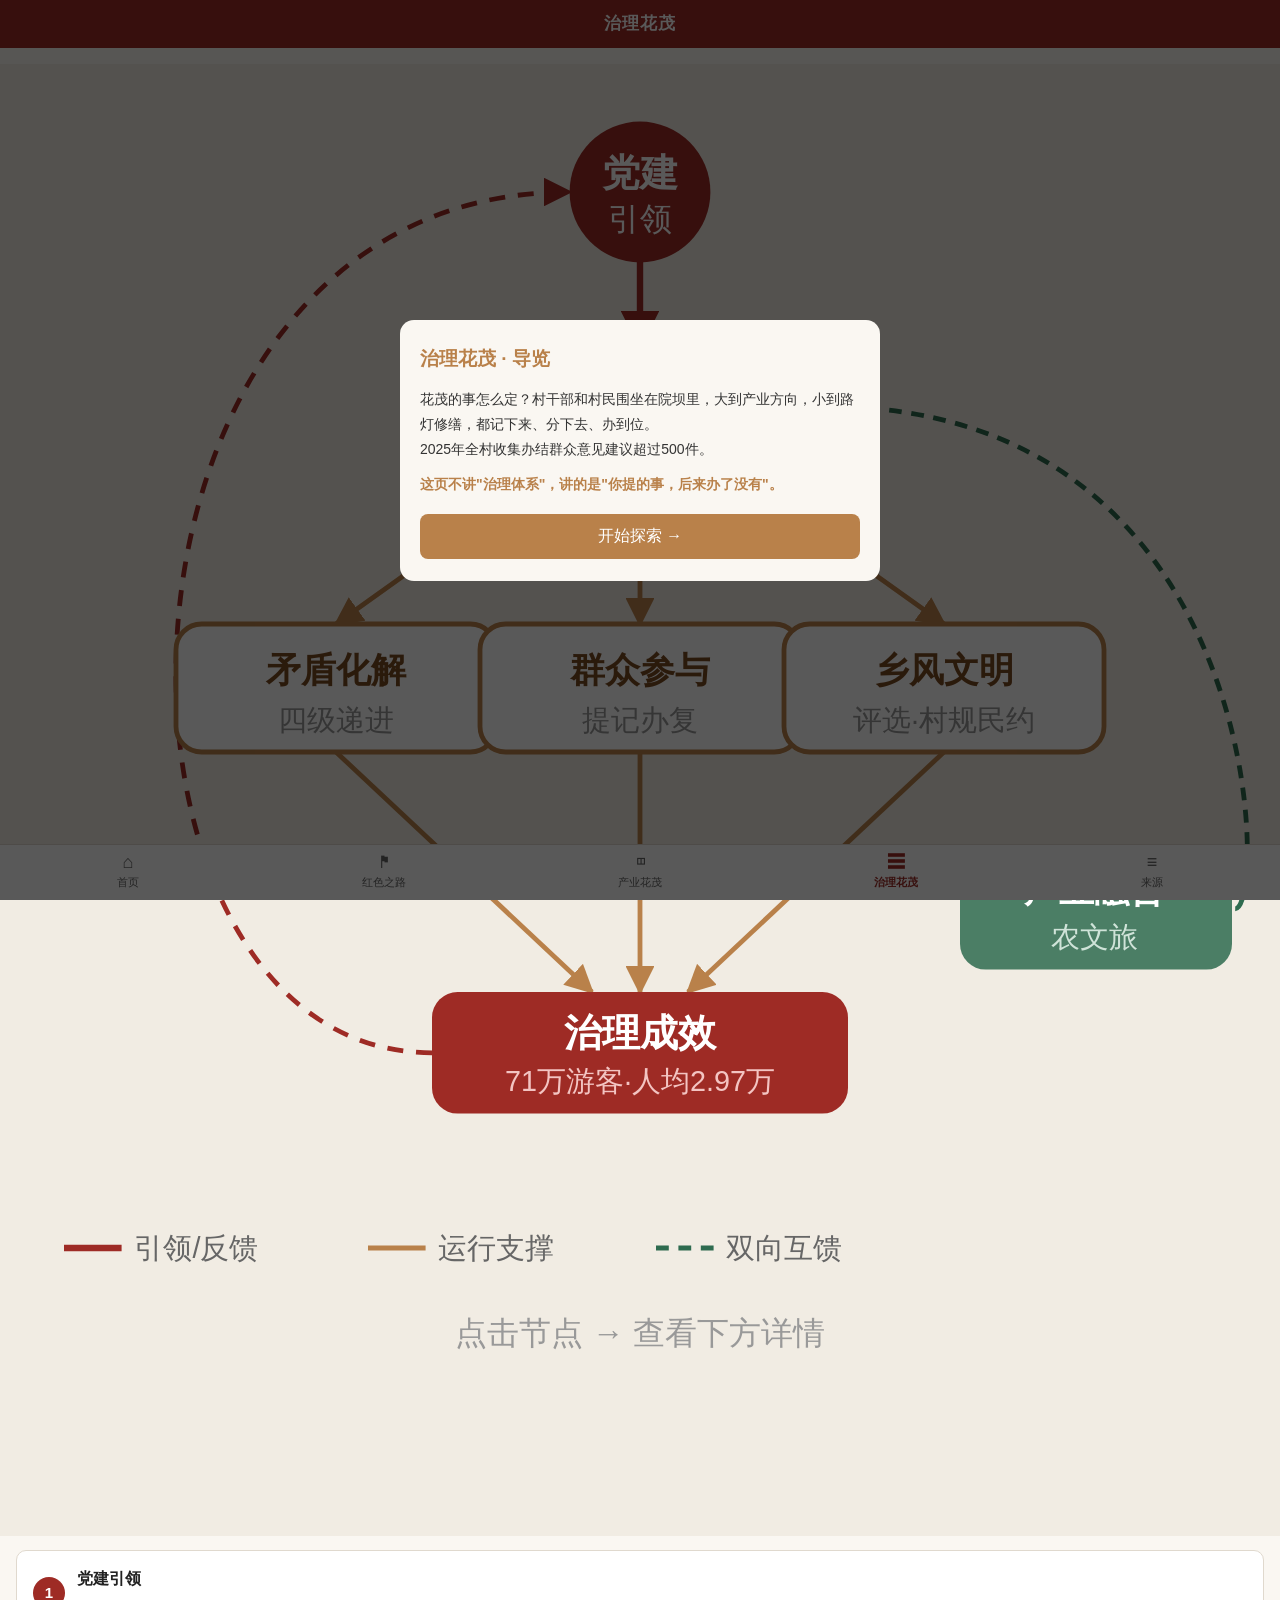
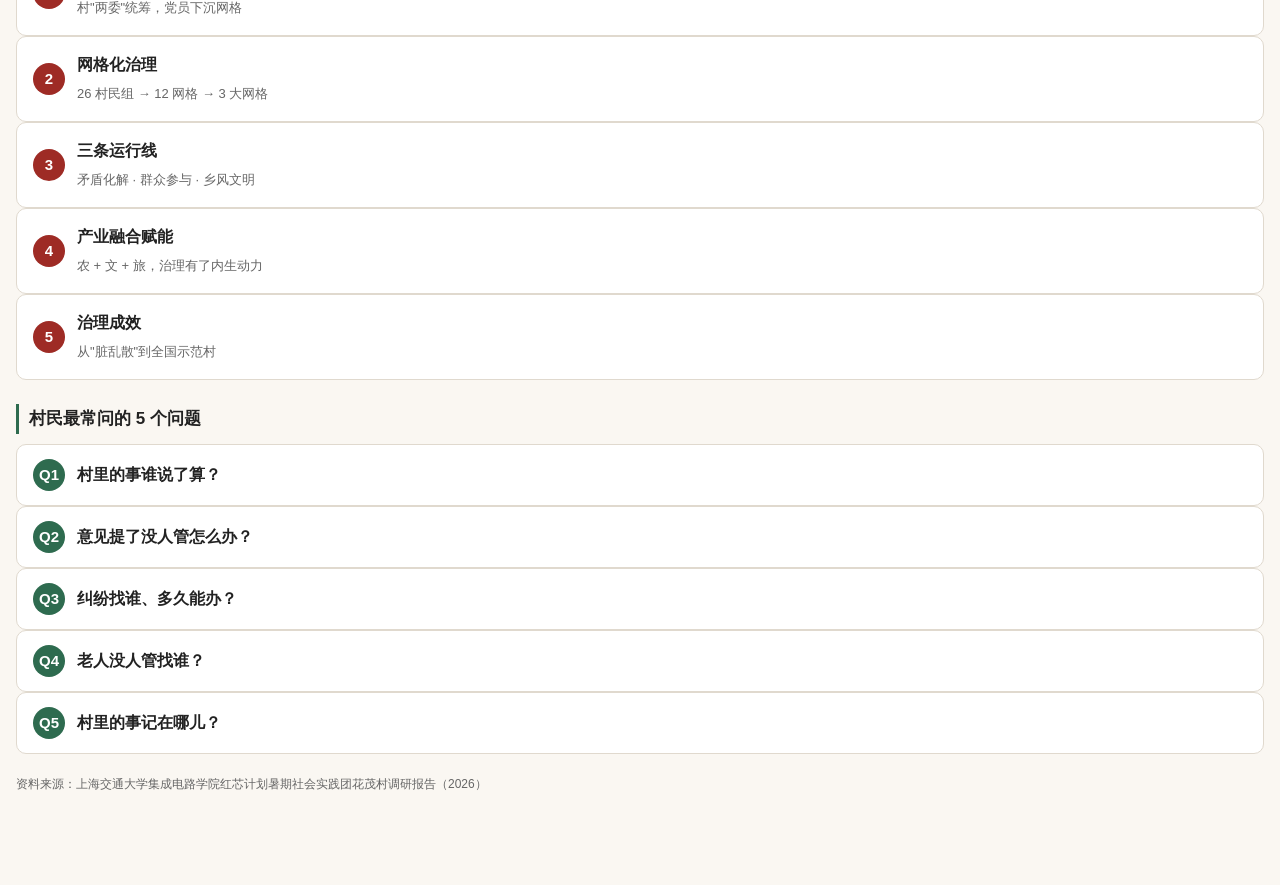
==== commit d3eedbb8: "Add files via upload" ====
--- a/governance.html
+++ b/governance.html
@@ -328,15 +328,6 @@
     </div>
   </details>
 
-  <h3 style="font-size:16px;color:var(--tan);margin:22px 0 10px;">三分钟速读：从一盏马灯开始</h3>
-  <div class="card">
-    <p>1935年3月，中央红军二渡赤水后进驻苟坝。林彪、聂荣臻建议进攻打鼓新场，政治局扩大会议上多数人赞成，只有毛泽东一人反对。当晚，毛泽东提着马灯走了近两公里，找到周恩来陈述利弊。次日复议，撤销进攻计划。3月12日，三人军事小组成立。这条深夜走过的路，后来被称为"真理小道"。</p>
-    <p>紧邻苟坝的花茂村，原名"荒茅田"。1955年，村民决定改名为"花茂"，寓意花繁叶茂、繁荣兴旺。2015年6月，习近平总书记到花茂考察时说："怪不得大家都来，在这里找到乡愁了。"</p>
-    <p>今天的花茂靠什么吃饭？土陶、现代农业、乡村旅游，三条线一起走。母先才从一年挣不到3万到年收入30多万；张胜迪的纸浆压花画被称为"能带得走的乡愁"；蔬菜合作社带动180余人就业；陈义兵农家乐年接待10万人次，王豪"红色之家"2024年纯收入70万。</p>
-    <p>村里的事怎么定？院坝会上大家说。2025年全村收集办结群众意见建议超500件。村主任彭龙芬19年70本笔记、13800多件民生事，每件事后画勾或圈。</p>
-    <p style="color:var(--red);font-weight:600;margin-top:8px;">2014到2025年，村民人均收入翻番，村集体从16万跃至超千万，外出务工从近3000人减至460人。花茂的故事不需要形容词。一盏马灯、一张纸、一个院坝，就是全部线索。</p>
-  </div>
-
   <p class="muted" style="margin-top:20px;font-size:12px;">
     资料来源：上海交通大学集成电路学院红芯计划暑期社会实践团花茂村调研报告（2026）
   </p>
